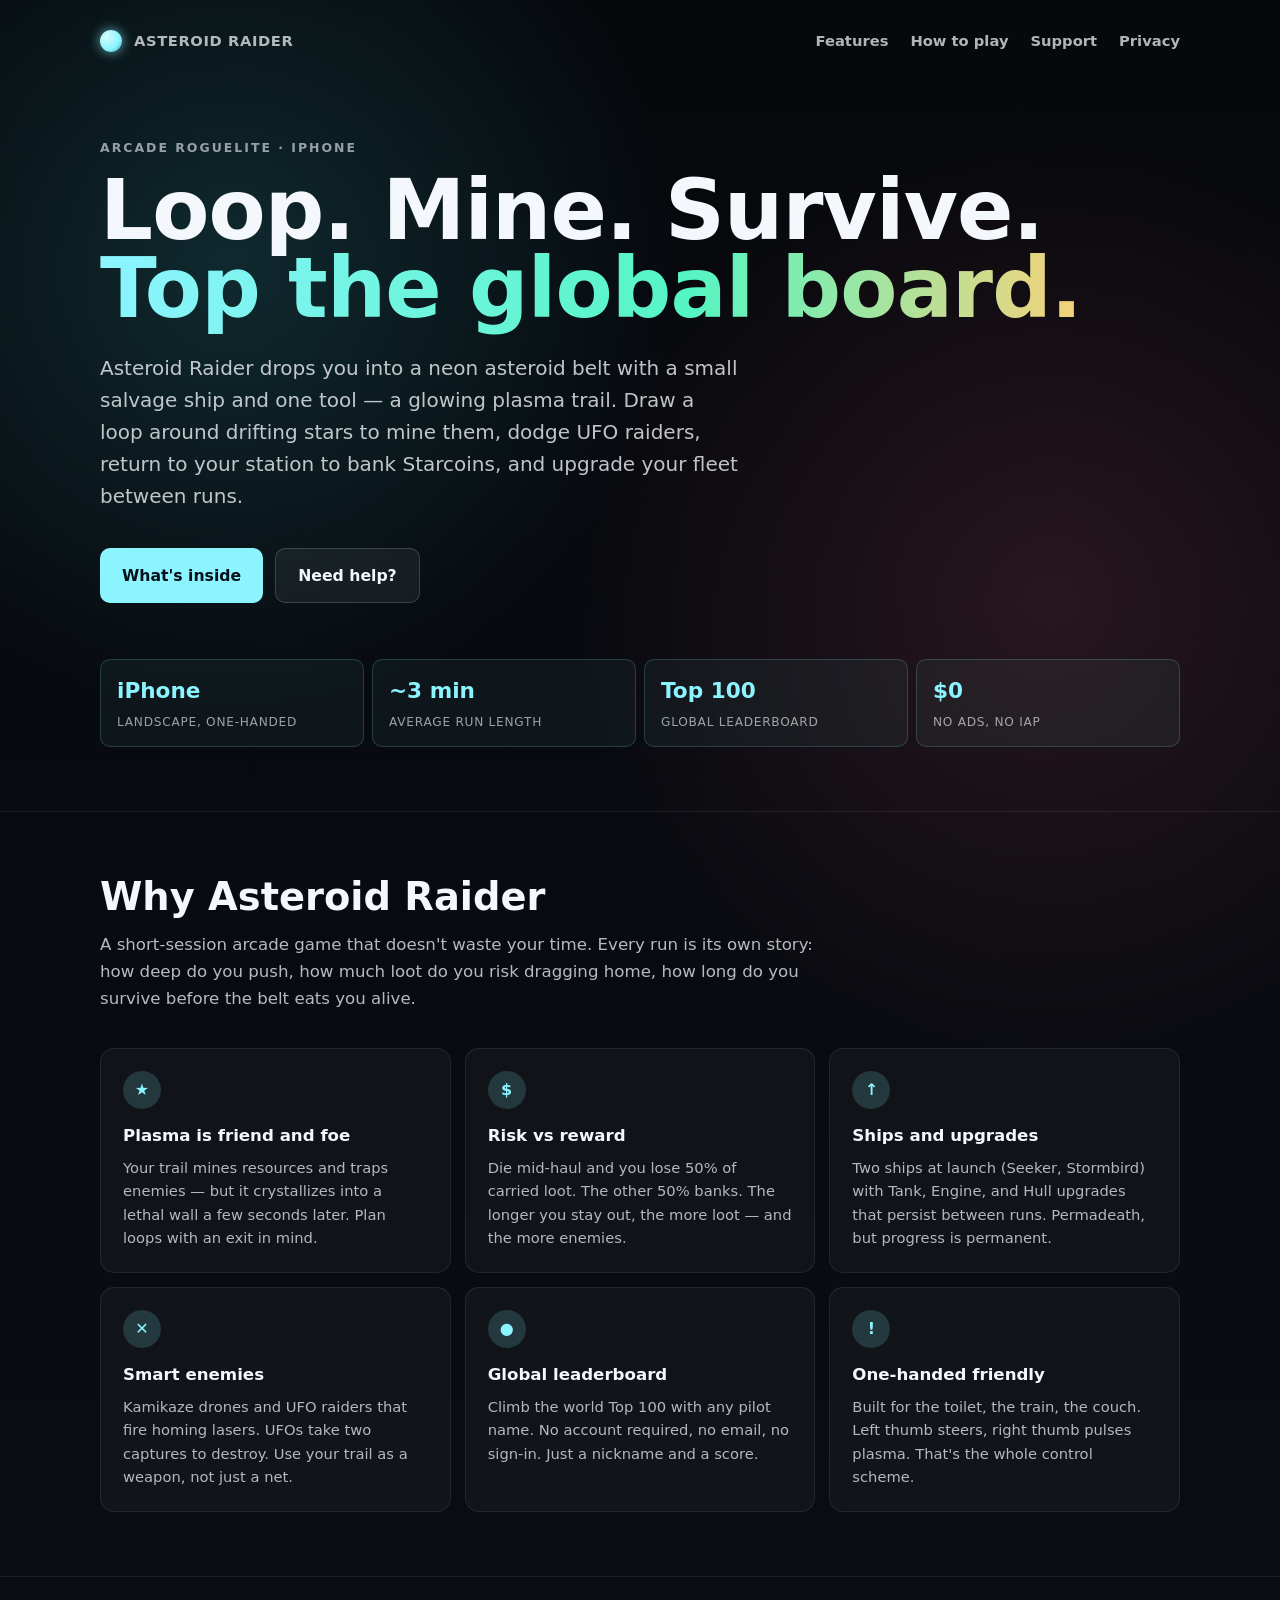
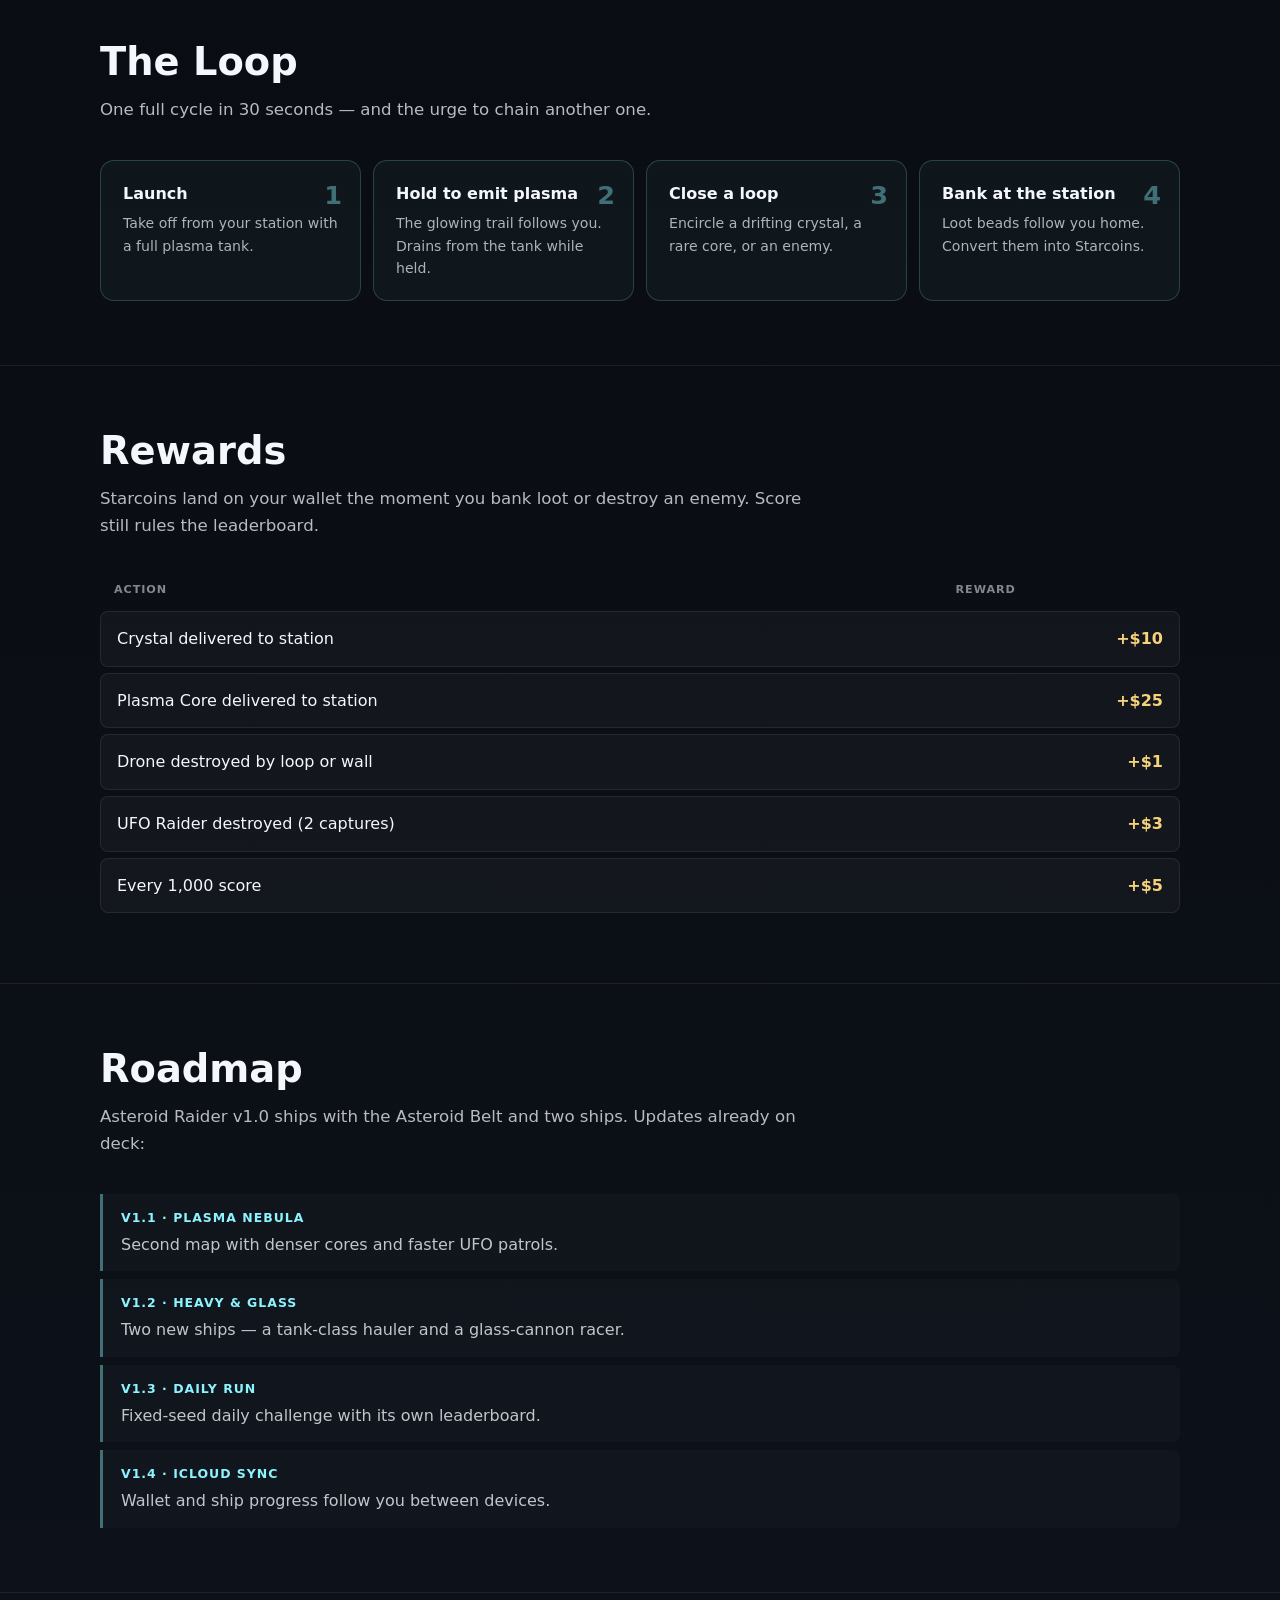
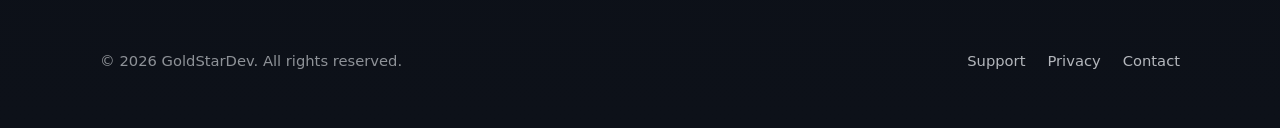
==== index.html @ 913b98c6 "update" ====
<!doctype html>
<html lang="en">
  <head>
    <meta charset="utf-8" />
    <meta name="viewport" content="width=device-width, initial-scale=1" />
    <title>Asteroid Raider — Pilot your salvage ship, loop to mine, top the board</title>
    <meta
      name="description"
      content="Asteroid Raider is an arcade roguelite for iPhone. Pilot a plasma-trailing ship through a neon asteroid belt, loop around drifting stars to mine them, dodge UFO raiders, and bank Starcoins to upgrade your fleet."
    />
    <meta property="og:title" content="Asteroid Raider" />
    <meta
      property="og:description"
      content="Pilot a plasma-trailing ship through a neon asteroid belt. Loop to mine, dodge UFO raiders, climb the global leaderboard."
    />
    <meta property="og:type" content="website" />
    <link rel="canonical" href="https://shrmbnt.github.io/Asteroid-Raider/" />
    <style>
      :root {
        color-scheme: dark;
        font-family:
          Inter, ui-sans-serif, system-ui, -apple-system, BlinkMacSystemFont,
          "Segoe UI", sans-serif;
        background: #06080c;
        color: #f4f7fb;
        --cyan: #8cf4ff;
        --mint: #55f5c3;
        --gold: #f7d27a;
        --pink: #ff8ea3;
      }

      * { box-sizing: border-box; }
      html, body { margin: 0; min-height: 100%; }

      body {
        background:
          radial-gradient(circle at 18% 8%, rgba(52, 190, 198, 0.18), transparent 28rem),
          radial-gradient(circle at 82% 18%, rgba(238, 98, 126, 0.14), transparent 30rem),
          linear-gradient(180deg, #06080c 0%, #0d1119 100%);
        line-height: 1.6;
      }

      a { color: var(--cyan); }

      .container {
        width: min(1080px, calc(100% - 32px));
        margin: 0 auto;
      }

      nav.top-nav { padding: 28px 0 0; }
      nav.top-nav .container {
        display: flex;
        align-items: center;
        justify-content: space-between;
        gap: 18px;
      }

      .brand {
        display: inline-flex;
        align-items: center;
        gap: 12px;
        text-decoration: none;
        color: inherit;
        font-weight: 900;
        font-size: 1.05rem;
        letter-spacing: 0.04em;
        text-transform: uppercase;
      }

      .brand-mark {
        width: 22px;
        height: 22px;
        border-radius: 50%;
        background: radial-gradient(circle at 30% 30%, #d8fbff, var(--cyan) 60%, #3aa6c8);
        box-shadow: 0 0 12px rgba(140, 244, 255, 0.7);
      }

      nav.top-nav ul {
        display: inline-flex;
        gap: 22px;
        list-style: none;
        margin: 0;
        padding: 0;
      }

      nav.top-nav a {
        color: rgba(244, 247, 251, 0.72);
        text-decoration: none;
        font-size: 0.92rem;
        font-weight: 700;
      }

      nav.top-nav a:hover { color: var(--cyan); }

      .hero { padding: 84px 0 64px; }

      .eyebrow {
        margin: 0 0 14px;
        color: rgba(244, 247, 251, 0.6);
        font-size: 0.78rem;
        font-weight: 800;
        letter-spacing: 0.16em;
        text-transform: uppercase;
      }

      h1 {
        margin: 0;
        font-size: clamp(2.6rem, 7vw, 5.2rem);
        line-height: 0.94;
        letter-spacing: -0.01em;
        font-weight: 900;
      }

      .gradient {
        background: linear-gradient(90deg, var(--cyan), var(--mint) 60%, var(--gold));
        -webkit-background-clip: text;
        background-clip: text;
        color: transparent;
      }

      .tagline {
        max-width: 640px;
        margin: 24px 0 0;
        font-size: clamp(1.05rem, 2vw, 1.25rem);
        color: rgba(244, 247, 251, 0.78);
      }

      .cta-row {
        display: flex;
        flex-wrap: wrap;
        gap: 12px;
        margin: 36px 0 0;
      }

      .cta {
        display: inline-flex;
        align-items: center;
        gap: 10px;
        padding: 14px 22px;
        border-radius: 10px;
        font-weight: 800;
        font-size: 0.98rem;
        text-decoration: none;
        transition: transform 160ms ease;
      }

      .cta:hover { transform: translateY(-1px); }

      .cta-primary {
        background: var(--cyan);
        color: #051018;
      }

      .cta-ghost {
        background: rgba(255, 255, 255, 0.06);
        color: #f4f7fb;
        border: 1px solid rgba(255, 255, 255, 0.16);
      }

      .stat-strip {
        display: grid;
        grid-template-columns: repeat(4, minmax(0, 1fr));
        gap: 8px;
        margin: 56px 0 0;
        padding: 0;
        list-style: none;
      }

      .stat-strip li {
        padding: 14px 16px;
        border-radius: 10px;
        background: rgba(140, 244, 255, 0.05);
        border: 1px solid rgba(140, 244, 255, 0.18);
      }

      .stat-strip strong {
        display: block;
        font-size: 1.35rem;
        font-weight: 900;
        color: var(--cyan);
      }

      .stat-strip span {
        display: block;
        color: rgba(244, 247, 251, 0.62);
        font-size: 0.76rem;
        text-transform: uppercase;
        letter-spacing: 0.06em;
        margin-top: 4px;
      }

      .section {
        padding: 64px 0;
        border-top: 1px solid rgba(255, 255, 255, 0.08);
      }

      .section h2 {
        margin: 0 0 14px;
        font-size: clamp(1.6rem, 3.6vw, 2.4rem);
        font-weight: 900;
        line-height: 1.1;
      }

      .section .lead {
        max-width: 720px;
        margin: 0 0 36px;
        color: rgba(244, 247, 251, 0.74);
        font-size: 1.04rem;
      }

      .feature-grid {
        display: grid;
        grid-template-columns: repeat(auto-fit, minmax(260px, 1fr));
        gap: 14px;
      }

      .feature {
        padding: 22px;
        border-radius: 14px;
        background: rgba(255, 255, 255, 0.035);
        border: 1px solid rgba(255, 255, 255, 0.08);
      }

      .feature .icon {
        display: inline-grid;
        place-items: center;
        width: 38px;
        height: 38px;
        border-radius: 999px;
        background: rgba(140, 244, 255, 0.16);
        color: var(--cyan);
        font-weight: 900;
        margin-bottom: 14px;
      }

      .feature h3 {
        margin: 0 0 6px;
        font-size: 1.04rem;
        font-weight: 800;
      }

      .feature p {
        margin: 0;
        color: rgba(244, 247, 251, 0.72);
        font-size: 0.92rem;
      }

      .loop-steps {
        counter-reset: step;
        display: grid;
        grid-template-columns: repeat(auto-fit, minmax(220px, 1fr));
        gap: 12px;
        margin: 0;
        padding: 0;
        list-style: none;
      }

      .loop-steps li {
        counter-increment: step;
        padding: 20px 22px;
        border-radius: 14px;
        background: rgba(140, 244, 255, 0.04);
        border: 1px solid rgba(140, 244, 255, 0.2);
        position: relative;
      }

      .loop-steps li::before {
        content: counter(step);
        position: absolute;
        top: 14px;
        right: 18px;
        font-size: 1.6rem;
        font-weight: 900;
        color: rgba(140, 244, 255, 0.4);
      }

      .loop-steps h3 {
        margin: 0 0 6px;
        font-size: 1rem;
        font-weight: 800;
      }

      .loop-steps p {
        margin: 0;
        font-size: 0.88rem;
        color: rgba(244, 247, 251, 0.7);
      }

      .reward-table {
        width: 100%;
        border-collapse: separate;
        border-spacing: 0 6px;
      }

      .reward-table th {
        text-align: left;
        font-size: 0.7rem;
        text-transform: uppercase;
        letter-spacing: 0.08em;
        color: rgba(244, 247, 251, 0.52);
        padding: 0 14px 6px;
      }

      .reward-table td {
        padding: 14px 16px;
        background: rgba(255, 255, 255, 0.035);
        border-top: 1px solid rgba(255, 255, 255, 0.08);
        border-bottom: 1px solid rgba(255, 255, 255, 0.08);
      }

      .reward-table tr td:first-child {
        border-left: 1px solid rgba(255, 255, 255, 0.08);
        border-radius: 8px 0 0 8px;
      }

      .reward-table tr td:last-child {
        border-right: 1px solid rgba(255, 255, 255, 0.08);
        border-radius: 0 8px 8px 0;
        color: var(--gold);
        font-weight: 800;
        text-align: right;
        font-variant-numeric: tabular-nums;
      }

      .footer {
        padding: 56px 0;
        border-top: 1px solid rgba(255, 255, 255, 0.08);
        color: rgba(244, 247, 251, 0.56);
        font-size: 0.92rem;
      }

      .footer .container {
        display: flex;
        flex-wrap: wrap;
        gap: 24px;
        align-items: center;
        justify-content: space-between;
      }

      .footer-links {
        display: inline-flex;
        gap: 22px;
        list-style: none;
        margin: 0;
        padding: 0;
      }

      .footer-links a {
        color: rgba(244, 247, 251, 0.72);
        text-decoration: none;
      }

      .footer-links a:hover { color: var(--cyan); }

      .roadmap {
        list-style: none;
        padding: 0;
        margin: 0;
        display: grid;
        gap: 8px;
      }

      .roadmap li {
        padding: 14px 18px;
        border-left: 3px solid rgba(140, 244, 255, 0.4);
        background: rgba(255, 255, 255, 0.025);
        border-radius: 0 8px 8px 0;
        color: rgba(244, 247, 251, 0.78);
      }

      .roadmap strong {
        display: block;
        color: var(--cyan);
        font-size: 0.78rem;
        text-transform: uppercase;
        letter-spacing: 0.08em;
        margin-bottom: 4px;
      }

      @media (max-width: 640px) {
        .hero { padding: 56px 0 40px; }
        .stat-strip { grid-template-columns: repeat(2, minmax(0, 1fr)); }
        nav.top-nav ul { gap: 14px; }
        nav.top-nav .container { flex-wrap: wrap; }
      }
    </style>
  </head>
  <body>
    <nav class="top-nav">
      <div class="container">
        <a class="brand" href="./">
          <span class="brand-mark" aria-hidden="true"></span>
          <span>Asteroid Raider</span>
        </a>
        <ul>
          <li><a href="#features">Features</a></li>
          <li><a href="#loop">How to play</a></li>
          <li><a href="support.html">Support</a></li>
          <li><a href="privacy.html">Privacy</a></li>
        </ul>
      </div>
    </nav>

    <header class="hero">
      <div class="container">
        <p class="eyebrow">Arcade roguelite · iPhone</p>
        <h1>
          Loop. Mine. Survive.<br />
          <span class="gradient">Top the global board.</span>
        </h1>
        <p class="tagline">
          Asteroid Raider drops you into a neon asteroid belt with a small salvage
          ship and one tool — a glowing plasma trail. Draw a loop around drifting
          stars to mine them, dodge UFO raiders, return to your station to bank
          Starcoins, and upgrade your fleet between runs.
        </p>
        <div class="cta-row">
          <a class="cta cta-primary" href="#features">What's inside</a>
          <a class="cta cta-ghost" href="support.html">Need help?</a>
        </div>
        <ul class="stat-strip">
          <li><strong>iPhone</strong><span>Landscape, one-handed</span></li>
          <li><strong>~3 min</strong><span>Average run length</span></li>
          <li><strong>Top 100</strong><span>Global leaderboard</span></li>
          <li><strong>$0</strong><span>No ads, no IAP</span></li>
        </ul>
      </div>
    </header>

    <section class="section" id="features">
      <div class="container">
        <h2>Why Asteroid Raider</h2>
        <p class="lead">
          A short-session arcade game that doesn't waste your time. Every run is
          its own story: how deep do you push, how much loot do you risk dragging
          home, how long do you survive before the belt eats you alive.
        </p>
        <div class="feature-grid">
          <div class="feature">
            <div class="icon">★</div>
            <h3>Plasma is friend and foe</h3>
            <p>Your trail mines resources and traps enemies — but it crystallizes into a lethal wall a few seconds later. Plan loops with an exit in mind.</p>
          </div>
          <div class="feature">
            <div class="icon">$</div>
            <h3>Risk vs reward</h3>
            <p>Die mid-haul and you lose 50% of carried loot. The other 50% banks. The longer you stay out, the more loot — and the more enemies.</p>
          </div>
          <div class="feature">
            <div class="icon">↑</div>
            <h3>Ships and upgrades</h3>
            <p>Two ships at launch (Seeker, Stormbird) with Tank, Engine, and Hull upgrades that persist between runs. Permadeath, but progress is permanent.</p>
          </div>
          <div class="feature">
            <div class="icon">✕</div>
            <h3>Smart enemies</h3>
            <p>Kamikaze drones and UFO raiders that fire homing lasers. UFOs take two captures to destroy. Use your trail as a weapon, not just a net.</p>
          </div>
          <div class="feature">
            <div class="icon">●</div>
            <h3>Global leaderboard</h3>
            <p>Climb the world Top 100 with any pilot name. No account required, no email, no sign-in. Just a nickname and a score.</p>
          </div>
          <div class="feature">
            <div class="icon">!</div>
            <h3>One-handed friendly</h3>
            <p>Built for the toilet, the train, the couch. Left thumb steers, right thumb pulses plasma. That's the whole control scheme.</p>
          </div>
        </div>
      </div>
    </section>

    <section class="section" id="loop">
      <div class="container">
        <h2>The Loop</h2>
        <p class="lead">One full cycle in 30 seconds — and the urge to chain another one.</p>
        <ol class="loop-steps">
          <li>
            <h3>Launch</h3>
            <p>Take off from your station with a full plasma tank.</p>
          </li>
          <li>
            <h3>Hold to emit plasma</h3>
            <p>The glowing trail follows you. Drains from the tank while held.</p>
          </li>
          <li>
            <h3>Close a loop</h3>
            <p>Encircle a drifting crystal, a rare core, or an enemy.</p>
          </li>
          <li>
            <h3>Bank at the station</h3>
            <p>Loot beads follow you home. Convert them into Starcoins.</p>
          </li>
        </ol>
      </div>
    </section>

    <section class="section">
      <div class="container">
        <h2>Rewards</h2>
        <p class="lead">Starcoins land on your wallet the moment you bank loot or destroy an enemy. Score still rules the leaderboard.</p>
        <table class="reward-table">
          <thead>
            <tr>
              <th>Action</th>
              <th>Reward</th>
            </tr>
          </thead>
          <tbody>
            <tr><td>Crystal delivered to station</td><td>+$10</td></tr>
            <tr><td>Plasma Core delivered to station</td><td>+$25</td></tr>
            <tr><td>Drone destroyed by loop or wall</td><td>+$1</td></tr>
            <tr><td>UFO Raider destroyed (2 captures)</td><td>+$3</td></tr>
            <tr><td>Every 1,000 score</td><td>+$5</td></tr>
          </tbody>
        </table>
      </div>
    </section>

    <section class="section">
      <div class="container">
        <h2>Roadmap</h2>
        <p class="lead">Asteroid Raider v1.0 ships with the Asteroid Belt and two ships. Updates already on deck:</p>
        <ul class="roadmap">
          <li><strong>v1.1 · Plasma Nebula</strong>Second map with denser cores and faster UFO patrols.</li>
          <li><strong>v1.2 · Heavy &amp; Glass</strong>Two new ships — a tank-class hauler and a glass-cannon racer.</li>
          <li><strong>v1.3 · Daily Run</strong>Fixed-seed daily challenge with its own leaderboard.</li>
          <li><strong>v1.4 · iCloud Sync</strong>Wallet and ship progress follow you between devices.</li>
        </ul>
      </div>
    </section>

    <footer class="footer">
      <div class="container">
        <span>© 2026 GoldStarDev. All rights reserved.</span>
        <ul class="footer-links">
          <li><a href="support.html">Support</a></li>
          <li><a href="privacy.html">Privacy</a></li>
          <li><a href="mailto:goldstardevapp@gmail.com">Contact</a></li>
        </ul>
      </div>
    </footer>
  </body>
</html>
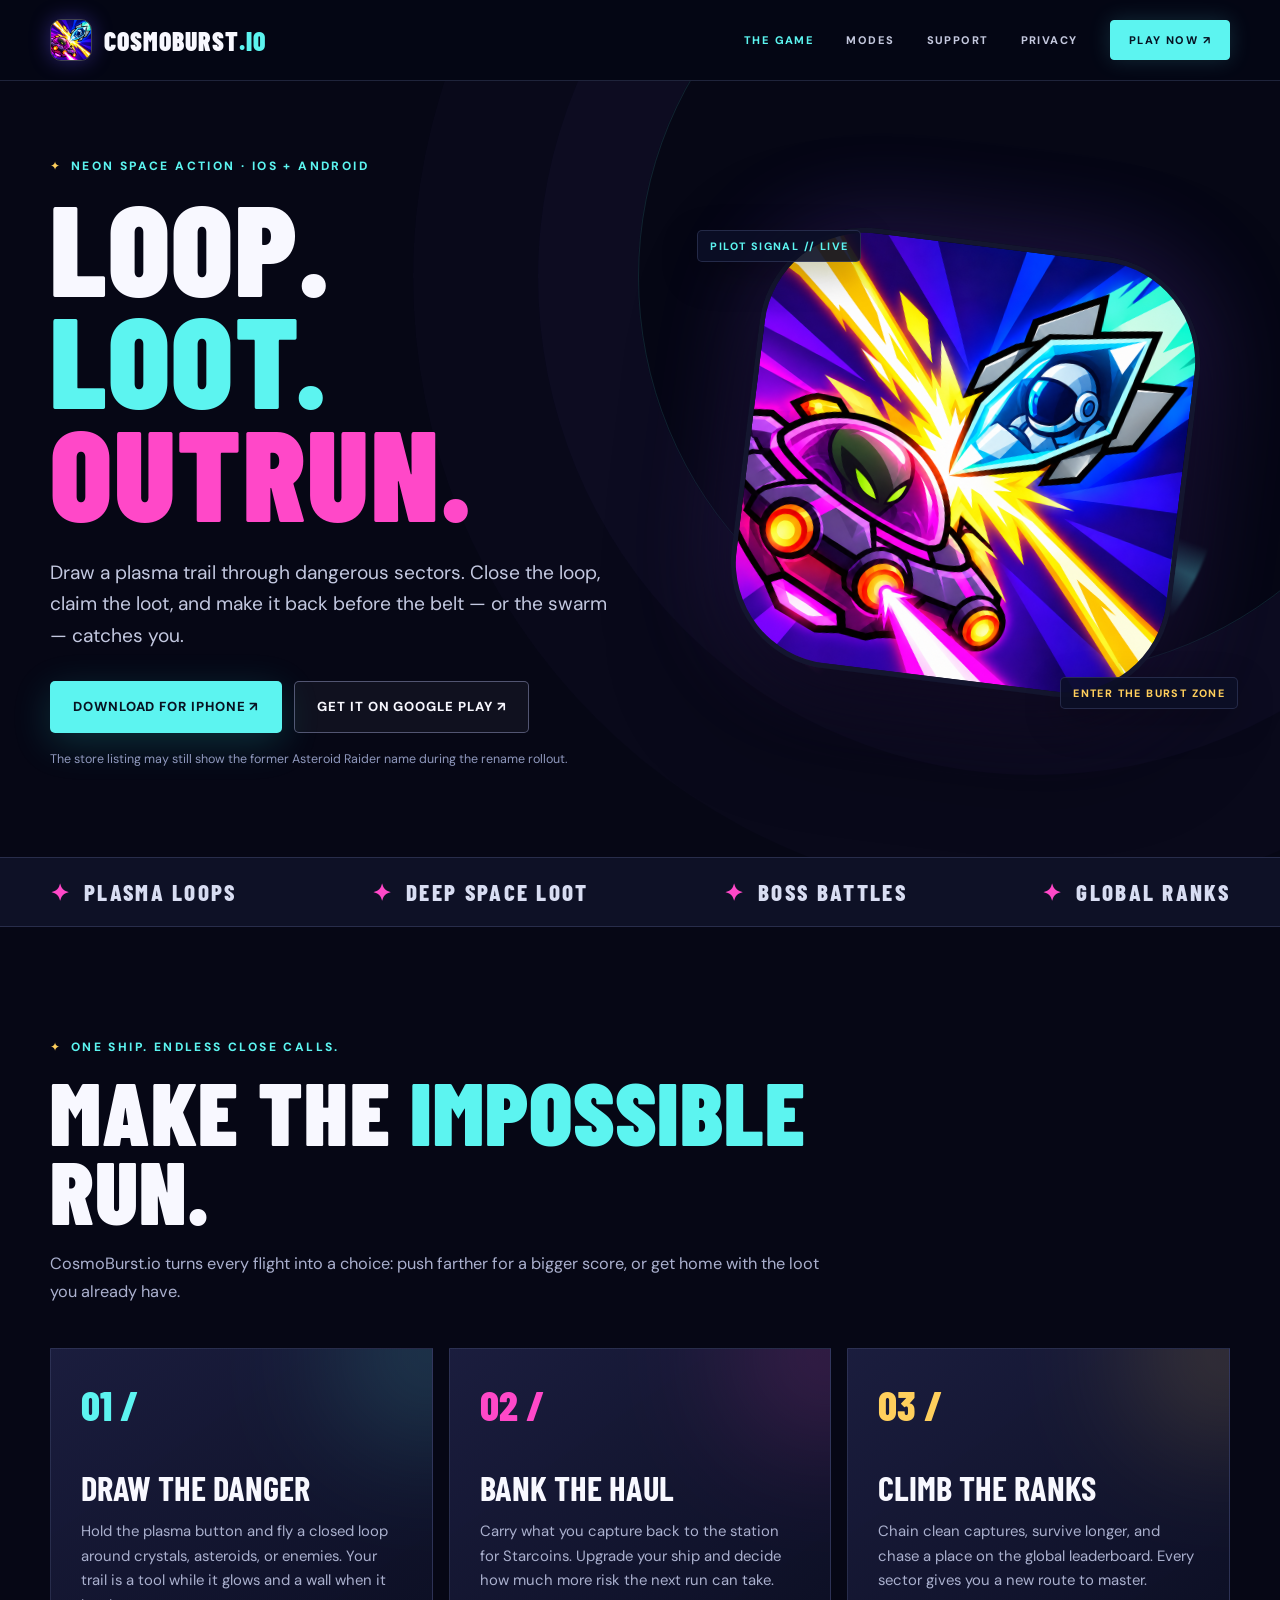
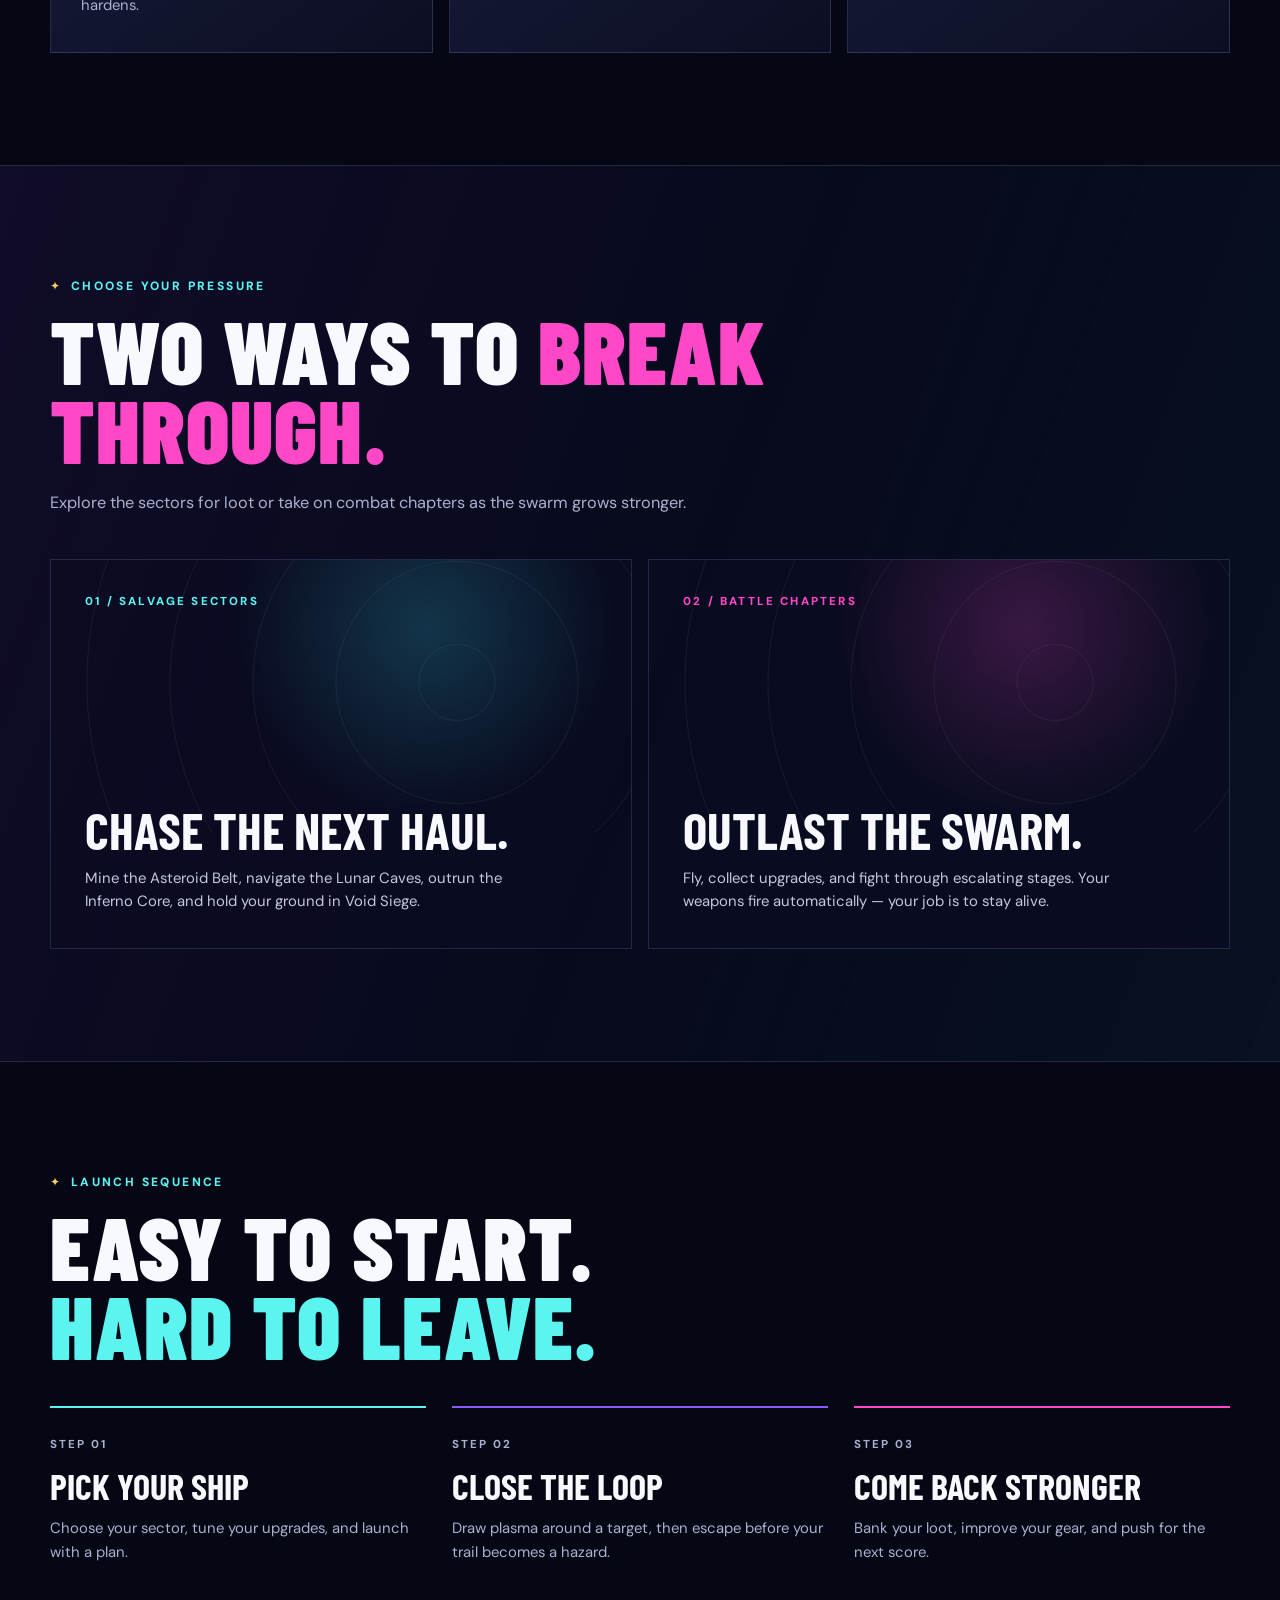
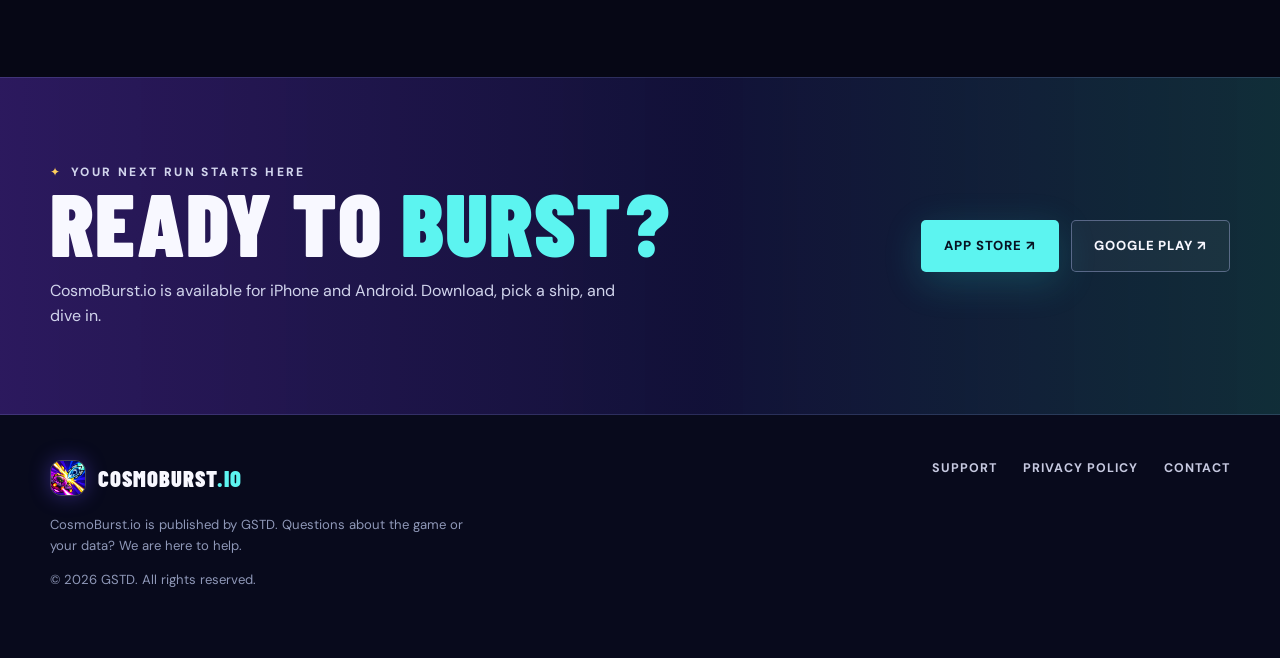
==== commit fbf71e86: "Redesign CosmoBurst website and unify naming" ====
--- a/index.html
+++ b/index.html
@@ -1,544 +1,99 @@
 <!doctype html>
 <html lang="en">
-  <head>
-    <meta charset="utf-8" />
-    <meta name="viewport" content="width=device-width, initial-scale=1" />
-    <title>Asteroid Raider — Pilot your salvage ship, loop to mine, top the board</title>
-    <meta
-      name="description"
-      content="Asteroid Raider is an arcade roguelite for iPhone. Pilot a plasma-trailing ship through a neon asteroid belt, loop around drifting stars to mine them, dodge UFO raiders, and bank Starcoins to upgrade your fleet."
-    />
-    <meta property="og:title" content="Asteroid Raider" />
-    <meta
-      property="og:description"
-      content="Pilot a plasma-trailing ship through a neon asteroid belt. Loop to mine, dodge UFO raiders, climb the global leaderboard."
-    />
-    <meta property="og:type" content="website" />
-    <link rel="canonical" href="https://shrmbnt.github.io/Asteroid-Raider/" />
-    <style>
-      :root {
-        color-scheme: dark;
-        font-family:
-          Inter, ui-sans-serif, system-ui, -apple-system, BlinkMacSystemFont,
-          "Segoe UI", sans-serif;
-        background: #06080c;
-        color: #f4f7fb;
-        --cyan: #8cf4ff;
-        --mint: #55f5c3;
-        --gold: #f7d27a;
-        --pink: #ff8ea3;
-      }
-
-      * { box-sizing: border-box; }
-      html, body { margin: 0; min-height: 100%; }
-
-      body {
-        background:
-          radial-gradient(circle at 18% 8%, rgba(52, 190, 198, 0.18), transparent 28rem),
-          radial-gradient(circle at 82% 18%, rgba(238, 98, 126, 0.14), transparent 30rem),
-          linear-gradient(180deg, #06080c 0%, #0d1119 100%);
-        line-height: 1.6;
-      }
-
-      a { color: var(--cyan); }
-
-      .container {
-        width: min(1080px, calc(100% - 32px));
-        margin: 0 auto;
-      }
-
-      nav.top-nav { padding: 28px 0 0; }
-      nav.top-nav .container {
-        display: flex;
-        align-items: center;
-        justify-content: space-between;
-        gap: 18px;
-      }
-
-      .brand {
-        display: inline-flex;
-        align-items: center;
-        gap: 12px;
-        text-decoration: none;
-        color: inherit;
-        font-weight: 900;
-        font-size: 1.05rem;
-        letter-spacing: 0.04em;
-        text-transform: uppercase;
-      }
-
-      .brand-mark {
-        width: 22px;
-        height: 22px;
-        border-radius: 50%;
-        background: radial-gradient(circle at 30% 30%, #d8fbff, var(--cyan) 60%, #3aa6c8);
-        box-shadow: 0 0 12px rgba(140, 244, 255, 0.7);
-      }
-
-      nav.top-nav ul {
-        display: inline-flex;
-        gap: 22px;
-        list-style: none;
-        margin: 0;
-        padding: 0;
-      }
-
-      nav.top-nav a {
-        color: rgba(244, 247, 251, 0.72);
-        text-decoration: none;
-        font-size: 0.92rem;
-        font-weight: 700;
-      }
-
-      nav.top-nav a:hover { color: var(--cyan); }
-
-      .hero { padding: 84px 0 64px; }
-
-      .eyebrow {
-        margin: 0 0 14px;
-        color: rgba(244, 247, 251, 0.6);
-        font-size: 0.78rem;
-        font-weight: 800;
-        letter-spacing: 0.16em;
-        text-transform: uppercase;
-      }
-
-      h1 {
-        margin: 0;
-        font-size: clamp(2.6rem, 7vw, 5.2rem);
-        line-height: 0.94;
-        letter-spacing: -0.01em;
-        font-weight: 900;
-      }
-
-      .gradient {
-        background: linear-gradient(90deg, var(--cyan), var(--mint) 60%, var(--gold));
-        -webkit-background-clip: text;
-        background-clip: text;
-        color: transparent;
-      }
-
-      .tagline {
-        max-width: 640px;
-        margin: 24px 0 0;
-        font-size: clamp(1.05rem, 2vw, 1.25rem);
-        color: rgba(244, 247, 251, 0.78);
-      }
-
-      .cta-row {
-        display: flex;
-        flex-wrap: wrap;
-        gap: 12px;
-        margin: 36px 0 0;
-      }
-
-      .cta {
-        display: inline-flex;
-        align-items: center;
-        gap: 10px;
-        padding: 14px 22px;
-        border-radius: 10px;
-        font-weight: 800;
-        font-size: 0.98rem;
-        text-decoration: none;
-        transition: transform 160ms ease;
-      }
-
-      .cta:hover { transform: translateY(-1px); }
-
-      .cta-primary {
-        background: var(--cyan);
-        color: #051018;
-      }
-
-      .cta-ghost {
-        background: rgba(255, 255, 255, 0.06);
-        color: #f4f7fb;
-        border: 1px solid rgba(255, 255, 255, 0.16);
-      }
-
-      .stat-strip {
-        display: grid;
-        grid-template-columns: repeat(4, minmax(0, 1fr));
-        gap: 8px;
-        margin: 56px 0 0;
-        padding: 0;
-        list-style: none;
-      }
-
-      .stat-strip li {
-        padding: 14px 16px;
-        border-radius: 10px;
-        background: rgba(140, 244, 255, 0.05);
-        border: 1px solid rgba(140, 244, 255, 0.18);
-      }
-
-      .stat-strip strong {
-        display: block;
-        font-size: 1.35rem;
-        font-weight: 900;
-        color: var(--cyan);
-      }
-
-      .stat-strip span {
-        display: block;
-        color: rgba(244, 247, 251, 0.62);
-        font-size: 0.76rem;
-        text-transform: uppercase;
-        letter-spacing: 0.06em;
-        margin-top: 4px;
-      }
-
-      .section {
-        padding: 64px 0;
-        border-top: 1px solid rgba(255, 255, 255, 0.08);
-      }
-
-      .section h2 {
-        margin: 0 0 14px;
-        font-size: clamp(1.6rem, 3.6vw, 2.4rem);
-        font-weight: 900;
-        line-height: 1.1;
-      }
-
-      .section .lead {
-        max-width: 720px;
-        margin: 0 0 36px;
-        color: rgba(244, 247, 251, 0.74);
-        font-size: 1.04rem;
-      }
-
-      .feature-grid {
-        display: grid;
-        grid-template-columns: repeat(auto-fit, minmax(260px, 1fr));
-        gap: 14px;
-      }
-
-      .feature {
-        padding: 22px;
-        border-radius: 14px;
-        background: rgba(255, 255, 255, 0.035);
-        border: 1px solid rgba(255, 255, 255, 0.08);
-      }
-
-      .feature .icon {
-        display: inline-grid;
-        place-items: center;
-        width: 38px;
-        height: 38px;
-        border-radius: 999px;
-        background: rgba(140, 244, 255, 0.16);
-        color: var(--cyan);
-        font-weight: 900;
-        margin-bottom: 14px;
-      }
-
-      .feature h3 {
-        margin: 0 0 6px;
-        font-size: 1.04rem;
-        font-weight: 800;
-      }
-
-      .feature p {
-        margin: 0;
-        color: rgba(244, 247, 251, 0.72);
-        font-size: 0.92rem;
-      }
-
-      .loop-steps {
-        counter-reset: step;
-        display: grid;
-        grid-template-columns: repeat(auto-fit, minmax(220px, 1fr));
-        gap: 12px;
-        margin: 0;
-        padding: 0;
-        list-style: none;
-      }
-
-      .loop-steps li {
-        counter-increment: step;
-        padding: 20px 22px;
-        border-radius: 14px;
-        background: rgba(140, 244, 255, 0.04);
-        border: 1px solid rgba(140, 244, 255, 0.2);
-        position: relative;
-      }
-
-      .loop-steps li::before {
-        content: counter(step);
-        position: absolute;
-        top: 14px;
-        right: 18px;
-        font-size: 1.6rem;
-        font-weight: 900;
-        color: rgba(140, 244, 255, 0.4);
-      }
-
-      .loop-steps h3 {
-        margin: 0 0 6px;
-        font-size: 1rem;
-        font-weight: 800;
-      }
-
-      .loop-steps p {
-        margin: 0;
-        font-size: 0.88rem;
-        color: rgba(244, 247, 251, 0.7);
-      }
-
-      .reward-table {
-        width: 100%;
-        border-collapse: separate;
-        border-spacing: 0 6px;
-      }
-
-      .reward-table th {
-        text-align: left;
-        font-size: 0.7rem;
-        text-transform: uppercase;
-        letter-spacing: 0.08em;
-        color: rgba(244, 247, 251, 0.52);
-        padding: 0 14px 6px;
-      }
-
-      .reward-table td {
-        padding: 14px 16px;
-        background: rgba(255, 255, 255, 0.035);
-        border-top: 1px solid rgba(255, 255, 255, 0.08);
-        border-bottom: 1px solid rgba(255, 255, 255, 0.08);
-      }
-
-      .reward-table tr td:first-child {
-        border-left: 1px solid rgba(255, 255, 255, 0.08);
-        border-radius: 8px 0 0 8px;
-      }
-
-      .reward-table tr td:last-child {
-        border-right: 1px solid rgba(255, 255, 255, 0.08);
-        border-radius: 0 8px 8px 0;
-        color: var(--gold);
-        font-weight: 800;
-        text-align: right;
-        font-variant-numeric: tabular-nums;
-      }
-
-      .footer {
-        padding: 56px 0;
-        border-top: 1px solid rgba(255, 255, 255, 0.08);
-        color: rgba(244, 247, 251, 0.56);
-        font-size: 0.92rem;
-      }
-
-      .footer .container {
-        display: flex;
-        flex-wrap: wrap;
-        gap: 24px;
-        align-items: center;
-        justify-content: space-between;
-      }
-
-      .footer-links {
-        display: inline-flex;
-        gap: 22px;
-        list-style: none;
-        margin: 0;
-        padding: 0;
-      }
-
-      .footer-links a {
-        color: rgba(244, 247, 251, 0.72);
-        text-decoration: none;
-      }
-
-      .footer-links a:hover { color: var(--cyan); }
-
-      .roadmap {
-        list-style: none;
-        padding: 0;
-        margin: 0;
-        display: grid;
-        gap: 8px;
-      }
-
-      .roadmap li {
-        padding: 14px 18px;
-        border-left: 3px solid rgba(140, 244, 255, 0.4);
-        background: rgba(255, 255, 255, 0.025);
-        border-radius: 0 8px 8px 0;
-        color: rgba(244, 247, 251, 0.78);
-      }
-
-      .roadmap strong {
-        display: block;
-        color: var(--cyan);
-        font-size: 0.78rem;
-        text-transform: uppercase;
-        letter-spacing: 0.08em;
-        margin-bottom: 4px;
-      }
-
-      @media (max-width: 640px) {
-        .hero { padding: 56px 0 40px; }
-        .stat-strip { grid-template-columns: repeat(2, minmax(0, 1fr)); }
-        nav.top-nav ul { gap: 14px; }
-        nav.top-nav .container { flex-wrap: wrap; }
-      }
-    </style>
-  </head>
-  <body>
-    <nav class="top-nav">
-      <div class="container">
-        <a class="brand" href="./">
-          <span class="brand-mark" aria-hidden="true"></span>
-          <span>Asteroid Raider</span>
-        </a>
-        <ul>
-          <li><a href="#features">Features</a></li>
-          <li><a href="#loop">How to play</a></li>
-          <li><a href="support.html">Support</a></li>
-          <li><a href="privacy.html">Privacy</a></li>
-        </ul>
+<head>
+  <meta charset="utf-8" />
+  <meta name="viewport" content="width=device-width, initial-scale=1" />
+  <meta name="theme-color" content="#060715" />
+  <title>CosmoBurst.io — Loop. Loot. Outrun.</title>
+  <meta name="description" content="CosmoBurst.io is a neon space action game. Draw plasma loops, bank your loot, survive the swarm, and climb the leaderboard on iOS and Android." />
+  <meta property="og:title" content="CosmoBurst.io — Loop. Loot. Outrun." />
+  <meta property="og:description" content="A neon space action game. Mine the belt, fight the swarm, and make every run count." />
+  <meta property="og:type" content="website" />
+  <meta property="og:image" content="https://shrmbnt.github.io/Asteroid-Raider/assets/cosmoburst-icon.png" />
+  <link rel="canonical" href="https://shrmbnt.github.io/Asteroid-Raider/" />
+  <link rel="icon" type="image/png" href="assets/cosmoburst-icon.png" />
+  <link rel="stylesheet" href="site.css" />
+</head>
+<body>
+  <header class="site-header">
+    <nav class="nav wrap" aria-label="Main navigation">
+      <a class="brand" href="./" aria-label="CosmoBurst.io home"><img src="assets/cosmoburst-icon.png" alt="" /><span>CosmoBurst<span>.io</span></span></a>
+      <div class="nav-links">
+        <a href="#game" aria-current="page">The game</a>
+        <a href="#modes">Modes</a>
+        <a href="support.html">Support</a>
+        <a href="privacy.html">Privacy</a>
+        <a class="nav-cta" href="#download">Play now ↗</a>
       </div>
     </nav>
+  </header>
 
-    <header class="hero">
-      <div class="container">
-        <p class="eyebrow">Arcade roguelite · iPhone</p>
-        <h1>
-          Loop. Mine. Survive.<br />
-          <span class="gradient">Top the global board.</span>
-        </h1>
-        <p class="tagline">
-          Asteroid Raider drops you into a neon asteroid belt with a small salvage
-          ship and one tool — a glowing plasma trail. Draw a loop around drifting
-          stars to mine them, dodge UFO raiders, return to your station to bank
-          Starcoins, and upgrade your fleet between runs.
-        </p>
-        <div class="cta-row">
-          <a class="cta cta-primary" href="#features">What's inside</a>
-          <a class="cta cta-ghost" href="support.html">Need help?</a>
+  <main>
+    <section class="hero" aria-labelledby="hero-title">
+      <div class="wrap hero-grid">
+        <div class="hero-copy">
+          <p class="eyebrow">Neon space action · iOS + Android</p>
+          <h1 id="hero-title" class="display"><span class="line">Loop.</span><span class="line accent">Loot.</span><span class="line accent-pink">Outrun.</span></h1>
+          <p class="hero-lead">Draw a plasma trail through dangerous sectors. Close the loop, claim the loot, and make it back before the belt — or the swarm — catches you.</p>
+          <div class="button-row">
+            <a class="button button-primary" href="https://apps.apple.com/us/app/asteroid-raider-mine-pilot/id6778913673">Download for iPhone ↗</a>
+            <a class="button button-secondary" href="https://play.google.com/store/apps/details?id=com.aftertrace.game">Get it on Google Play ↗</a>
+          </div>
+          <p class="hero-note">The store listing may still show the former Asteroid Raider name during the rename rollout.</p>
         </div>
-        <ul class="stat-strip">
-          <li><strong>iPhone</strong><span>Landscape, one-handed</span></li>
-          <li><strong>~3 min</strong><span>Average run length</span></li>
-          <li><strong>Top 100</strong><span>Global leaderboard</span></li>
-          <li><strong>$0</strong><span>No ads, no IAP</span></li>
-        </ul>
-      </div>
-    </header>
-
-    <section class="section" id="features">
-      <div class="container">
-        <h2>Why Asteroid Raider</h2>
-        <p class="lead">
-          A short-session arcade game that doesn't waste your time. Every run is
-          its own story: how deep do you push, how much loot do you risk dragging
-          home, how long do you survive before the belt eats you alive.
-        </p>
-        <div class="feature-grid">
-          <div class="feature">
-            <div class="icon">★</div>
-            <h3>Plasma is friend and foe</h3>
-            <p>Your trail mines resources and traps enemies — but it crystallizes into a lethal wall a few seconds later. Plan loops with an exit in mind.</p>
-          </div>
-          <div class="feature">
-            <div class="icon">$</div>
-            <h3>Risk vs reward</h3>
-            <p>Die mid-haul and you lose 50% of carried loot. The other 50% banks. The longer you stay out, the more loot — and the more enemies.</p>
-          </div>
-          <div class="feature">
-            <div class="icon">↑</div>
-            <h3>Ships and upgrades</h3>
-            <p>Two ships at launch (Seeker, Stormbird) with Tank, Engine, and Hull upgrades that persist between runs. Permadeath, but progress is permanent.</p>
-          </div>
-          <div class="feature">
-            <div class="icon">✕</div>
-            <h3>Smart enemies</h3>
-            <p>Kamikaze drones and UFO raiders that fire homing lasers. UFOs take two captures to destroy. Use your trail as a weapon, not just a net.</p>
-          </div>
-          <div class="feature">
-            <div class="icon">●</div>
-            <h3>Global leaderboard</h3>
-            <p>Climb the world Top 100 with any pilot name. No account required, no email, no sign-in. Just a nickname and a score.</p>
-          </div>
-          <div class="feature">
-            <div class="icon">!</div>
-            <h3>One-handed friendly</h3>
-            <p>Built for the toilet, the train, the couch. Left thumb steers, right thumb pulses plasma. That's the whole control scheme.</p>
-          </div>
+        <div class="hero-visual" aria-label="CosmoBurst.io app artwork">
+          <span class="visual-tag top">Pilot signal // live</span>
+          <img class="hero-art" src="assets/cosmoburst-icon.png" alt="CosmoBurst.io pilot ship clashes with an alien craft" width="1024" height="1024" />
+          <span class="visual-tag bottom">Enter the burst zone</span>
         </div>
       </div>
     </section>
 
-    <section class="section" id="loop">
-      <div class="container">
-        <h2>The Loop</h2>
-        <p class="lead">One full cycle in 30 seconds — and the urge to chain another one.</p>
-        <ol class="loop-steps">
-          <li>
-            <h3>Launch</h3>
-            <p>Take off from your station with a full plasma tank.</p>
-          </li>
-          <li>
-            <h3>Hold to emit plasma</h3>
-            <p>The glowing trail follows you. Drains from the tank while held.</p>
-          </li>
-          <li>
-            <h3>Close a loop</h3>
-            <p>Encircle a drifting crystal, a rare core, or an enemy.</p>
-          </li>
-          <li>
-            <h3>Bank at the station</h3>
-            <p>Loot beads follow you home. Convert them into Starcoins.</p>
-          </li>
-        </ol>
+    <div class="signal" aria-label="Game highlights"><div class="wrap signal-inner"><span>Plasma loops</span><span>Deep space loot</span><span>Boss battles</span><span>Global ranks</span></div></div>
+
+    <section class="section" id="game" aria-labelledby="game-title">
+      <div class="wrap">
+        <div class="section-heading">
+          <p class="eyebrow">One ship. Endless close calls.</p>
+          <h2 id="game-title" class="display">Make the <span class="accent">impossible</span> run.</h2>
+          <p>CosmoBurst.io turns every flight into a choice: push farther for a bigger score, or get home with the loot you already have.</p>
+        </div>
+        <div class="card-grid">
+          <article class="feature-card" style="--glow:var(--cyan)"><span class="card-index">01 /</span><h3>Draw the danger</h3><p>Hold the plasma button and fly a closed loop around crystals, asteroids, or enemies. Your trail is a tool while it glows and a wall when it hardens.</p></article>
+          <article class="feature-card" style="--glow:var(--pink)"><span class="card-index">02 /</span><h3>Bank the haul</h3><p>Carry what you capture back to the station for Starcoins. Upgrade your ship and decide how much more risk the next run can take.</p></article>
+          <article class="feature-card" style="--glow:var(--gold)"><span class="card-index">03 /</span><h3>Climb the ranks</h3><p>Chain clean captures, survive longer, and chase a place on the global leaderboard. Every sector gives you a new route to master.</p></article>
+        </div>
       </div>
     </section>
 
-    <section class="section">
-      <div class="container">
-        <h2>Rewards</h2>
-        <p class="lead">Starcoins land on your wallet the moment you bank loot or destroy an enemy. Score still rules the leaderboard.</p>
-        <table class="reward-table">
-          <thead>
-            <tr>
-              <th>Action</th>
-              <th>Reward</th>
-            </tr>
-          </thead>
-          <tbody>
-            <tr><td>Crystal delivered to station</td><td>+$10</td></tr>
-            <tr><td>Plasma Core delivered to station</td><td>+$25</td></tr>
-            <tr><td>Drone destroyed by loop or wall</td><td>+$1</td></tr>
-            <tr><td>UFO Raider destroyed (2 captures)</td><td>+$3</td></tr>
-            <tr><td>Every 1,000 score</td><td>+$5</td></tr>
-          </tbody>
-        </table>
+    <section class="section modes" id="modes" aria-labelledby="modes-title">
+      <div class="wrap">
+        <div class="section-heading"><p class="eyebrow">Choose your pressure</p><h2 id="modes-title" class="display">Two ways to <span class="accent-pink">break through.</span></h2><p>Explore the sectors for loot or take on combat chapters as the swarm grows stronger.</p></div>
+        <div class="mode-grid">
+          <article class="mode-card" style="--mode-glow:rgba(55,214,226,.35);--mode-text:var(--cyan)">
+            <p class="label">01 / Salvage sectors</p><h3>Chase the next haul.</h3><p>Mine the Asteroid Belt, navigate the Lunar Caves, outrun the Inferno Core, and hold your ground in Void Siege.</p>
+          </article>
+          <article class="mode-card" style="--mode-glow:rgba(231,68,189,.36);--mode-text:var(--pink)">
+            <p class="label">02 / Battle chapters</p><h3>Outlast the swarm.</h3><p>Fly, collect upgrades, and fight through escalating stages. Your weapons fire automatically — your job is to stay alive.</p>
+          </article>
+        </div>
       </div>
     </section>
 
-    <section class="section">
-      <div class="container">
-        <h2>Roadmap</h2>
-        <p class="lead">Asteroid Raider v1.0 ships with the Asteroid Belt and two ships. Updates already on deck:</p>
-        <ul class="roadmap">
-          <li><strong>v1.1 · Plasma Nebula</strong>Second map with denser cores and faster UFO patrols.</li>
-          <li><strong>v1.2 · Heavy &amp; Glass</strong>Two new ships — a tank-class hauler and a glass-cannon racer.</li>
-          <li><strong>v1.3 · Daily Run</strong>Fixed-seed daily challenge with its own leaderboard.</li>
-          <li><strong>v1.4 · iCloud Sync</strong>Wallet and ship progress follow you between devices.</li>
-        </ul>
+    <section class="section" aria-labelledby="steps-title">
+      <div class="wrap">
+        <div class="section-heading"><p class="eyebrow">Launch sequence</p><h2 id="steps-title" class="display">Easy to start.<br /><span class="accent">Hard to leave.</span></h2></div>
+        <div class="steps">
+          <div class="step"><b>STEP 01</b><h3>Pick your ship</h3><p>Choose your sector, tune your upgrades, and launch with a plan.</p></div>
+          <div class="step"><b>STEP 02</b><h3>Close the loop</h3><p>Draw plasma around a target, then escape before your trail becomes a hazard.</p></div>
+          <div class="step"><b>STEP 03</b><h3>Come back stronger</h3><p>Bank your loot, improve your gear, and push for the next score.</p></div>
+        </div>
       </div>
     </section>
 
-    <footer class="footer">
-      <div class="container">
-        <span>© 2026 GoldStarDev. All rights reserved.</span>
-        <ul class="footer-links">
-          <li><a href="support.html">Support</a></li>
-          <li><a href="privacy.html">Privacy</a></li>
-          <li><a href="mailto:goldstardevapp@gmail.com">Contact</a></li>
-        </ul>
-      </div>
-    </footer>
-  </body>
+    <section class="download" id="download" aria-labelledby="download-title"><div class="wrap download-inner"><div><p class="eyebrow">Your next run starts here</p><h2 id="download-title" class="display">Ready to <span class="accent">burst?</span></h2><p>CosmoBurst.io is available for iPhone and Android. Download, pick a ship, and dive in.</p></div><div class="button-row"><a class="button button-primary" href="https://apps.apple.com/us/app/asteroid-raider-mine-pilot/id6778913673">App Store ↗</a><a class="button button-secondary" href="https://play.google.com/store/apps/details?id=com.aftertrace.game">Google Play ↗</a></div></div></section>
+  </main>
+
+  <footer class="footer"><div class="wrap footer-inner"><div><a class="brand" href="./"><img src="assets/cosmoburst-icon.png" alt="" /><span>CosmoBurst<span>.io</span></span></a><p>CosmoBurst.io is published by GSTD. Questions about the game or your data? We are here to help.</p><p>© 2026 GSTD. All rights reserved.</p></div><div class="footer-links"><a href="support.html">Support</a><a href="privacy.html">Privacy policy</a><a href="mailto:goldstardevapp@gmail.com">Contact</a></div></div></footer>
+</body>
 </html>
--- a/site.css
+++ b/site.css
@@ -0,0 +1,194 @@
+@import url('https://fonts.googleapis.com/css2?family=Barlow+Condensed:wght@600;700;800;900&family=DM+Sans:wght@400;500;600;700;800&display=swap');
+
+:root {
+  color-scheme: dark;
+  --ink: #060715;
+  --panel: #10132b;
+  --panel-2: #171a39;
+  --line: rgba(166, 185, 255, .17);
+  --text: #f8f8ff;
+  --muted: #aab0ce;
+  --cyan: #5cf4f0;
+  --violet: #8c5bff;
+  --pink: #ff48c8;
+  --gold: #ffcf5c;
+  font-family: 'DM Sans', system-ui, sans-serif;
+  background: var(--ink);
+  color: var(--text);
+}
+
+* { box-sizing: border-box; }
+html { scroll-behavior: smooth; }
+body { margin: 0; min-width: 320px; overflow-x: hidden; background: var(--ink); }
+body::before {
+  content: '';
+  position: fixed;
+  inset: 0;
+  z-index: -1;
+  pointer-events: none;
+  background:
+    radial-gradient(circle at 7% 16%, rgba(80, 69, 249, .25), transparent 27%),
+    radial-gradient(circle at 95% 7%, rgba(43, 237, 233, .14), transparent 26%),
+    radial-gradient(circle at 60% 92%, rgba(255, 72, 200, .10), transparent 30%),
+    radial-gradient(1px 1px at 19% 24%, #b5b9e6 99%, transparent),
+    radial-gradient(1px 1px at 76% 18%, #b5b9e6 99%, transparent),
+    radial-gradient(1px 1px at 88% 58%, #b5b9e6 99%, transparent),
+    radial-gradient(1px 1px at 34% 78%, #b5b9e6 99%, transparent);
+  background-size: auto, auto, auto, 300px 290px, 410px 360px, 520px 470px, 650px 550px;
+}
+
+::selection { color: #06101b; background: var(--cyan); }
+a { color: var(--cyan); }
+a:focus-visible, summary:focus-visible { outline: 3px solid var(--gold); outline-offset: 4px; }
+img { max-width: 100%; display: block; }
+.wrap { width: min(1180px, calc(100% - 48px)); margin-inline: auto; }
+.narrow { width: min(850px, calc(100% - 48px)); margin-inline: auto; }
+.display { font-family: 'Barlow Condensed', Impact, 'Arial Narrow', sans-serif; font-weight: 900; text-transform: uppercase; letter-spacing: .012em; line-height: .88; }
+.eyebrow { margin: 0 0 16px; color: var(--cyan); font-size: .75rem; letter-spacing: .2em; font-weight: 800; text-transform: uppercase; }
+.eyebrow::before { content: '✦'; margin-right: .7em; color: var(--gold); }
+.muted { color: var(--muted); }
+.accent { color: var(--cyan); }
+.accent-pink { color: var(--pink); }
+.small { font-size: .82rem; }
+
+.site-header { position: relative; z-index: 20; border-bottom: 1px solid var(--line); background: rgba(5, 7, 21, .74); backdrop-filter: blur(18px); }
+.nav { min-height: 80px; display: flex; align-items: center; gap: 30px; justify-content: space-between; }
+.brand { display: inline-flex; align-items: center; gap: 12px; color: var(--text); text-decoration: none; white-space: nowrap; font-family: 'Barlow Condensed', Impact, sans-serif; font-size: 1.6rem; font-weight: 900; letter-spacing: .045em; text-transform: uppercase; }
+.brand img { width: 42px; height: 42px; border: 1px solid rgba(255,255,255,.25); border-radius: 11px; box-shadow: 0 0 20px rgba(106, 78, 255, .38); }
+.brand span span { color: var(--cyan); }
+.nav-links { display: flex; align-items: center; flex-wrap: wrap; gap: clamp(16px, 2.5vw, 34px); }
+.nav-links a { color: #c4c8de; text-decoration: none; text-transform: uppercase; letter-spacing: .13em; font-weight: 800; font-size: .69rem; }
+.nav-links a:hover, .nav-links a[aria-current='page'] { color: var(--cyan); }
+.nav-links .nav-cta { color: #071323; background: var(--cyan); border: 1px solid var(--cyan); border-radius: 4px; padding: 12px 18px; box-shadow: 0 0 22px rgba(92,244,240,.16); }
+.nav-links .nav-cta:hover { color: #071323; background: #a7fffa; }
+
+.button-row { display: flex; flex-wrap: wrap; gap: 12px; }
+.button { display: inline-flex; min-height: 52px; align-items: center; justify-content: center; gap: 10px; padding: 13px 22px; border: 1px solid transparent; border-radius: 5px; color: #081222; font-size: .82rem; font-weight: 800; text-decoration: none; text-transform: uppercase; letter-spacing: .07em; transition: transform .2s ease, box-shadow .2s ease, background .2s ease; }
+.button:hover { transform: translateY(-3px); }
+.button-primary { background: var(--cyan); box-shadow: 0 10px 38px rgba(39, 231, 227, .18); }
+.button-primary:hover { background: #a7fffa; box-shadow: 0 12px 42px rgba(39, 231, 227, .30); }
+.button-secondary { color: var(--text); border-color: rgba(196, 201, 255, .37); background: rgba(255,255,255,.045); }
+.button-secondary:hover { background: rgba(255,255,255,.11); }
+.button-outline { color: var(--cyan); border-color: rgba(92,244,240,.5); background: rgba(92,244,240,.06); }
+
+.hero { position: relative; overflow: hidden; padding: clamp(58px, 6vw, 90px) 0 90px; }
+.hero::after { content: ''; position: absolute; right: -12%; top: -26%; width: 62vw; height: 62vw; border: 1px solid rgba(92,244,240,.12); border-radius: 50%; box-shadow: 0 0 0 100px rgba(139, 90, 255, .03), 0 0 0 225px rgba(139,90,255,.02); pointer-events: none; }
+.hero-grid { display: grid; grid-template-columns: minmax(0, 1.04fr) minmax(0, .96fr); align-items: center; gap: clamp(40px, 6vw, 85px); }
+.hero-copy { position: relative; z-index: 2; }
+.hero h1 { margin: 0; font-size: clamp(5.2rem, 10vw, 9.4rem); }
+.hero h1 .line { display: block; }
+.hero-lead { max-width: 590px; margin: 29px 0 29px; color: #c3c8e0; font-size: clamp(1rem, 1.65vw, 1.2rem); line-height: 1.65; }
+.hero-note { margin: 18px 0 0; color: #8f98bd; font-size: .78rem; }
+.hero-visual { position: relative; z-index: 2; max-width: 515px; margin-inline: auto; padding: 36px; }
+.hero-visual::before { content: ''; position: absolute; inset: 0; border-radius: 50%; background: conic-gradient(from 35deg, transparent 0 24%, rgba(92,244,240,.6) 26%, transparent 29% 53%, rgba(255,72,200,.52) 57%, transparent 59% 80%, rgba(255,207,92,.75) 83%, transparent 86%); filter: blur(1px); opacity: .75; transform: rotate(-12deg); }
+.hero-visual::after { content: ''; position: absolute; inset: 12%; border: 1px dashed rgba(155,174,255,.3); border-radius: 50%; pointer-events: none; }
+.hero-art { position: relative; z-index: 1; aspect-ratio: 1; width: 100%; height: auto; border: 5px solid #14162f; border-radius: 24%; object-fit: cover; transform: rotate(7deg); box-shadow: 0 35px 110px rgba(0,0,0,.7), 0 0 95px rgba(124, 73, 255, .32); }
+.visual-tag { position: absolute; z-index: 3; border: 1px solid var(--line); border-radius: 5px; padding: 8px 12px; background: rgba(12,15,38,.9); color: var(--text); font-size: .67rem; font-weight: 800; letter-spacing: .13em; text-transform: uppercase; box-shadow: 0 12px 36px rgba(0,0,0,.25); }
+.visual-tag.top { top: 5%; left: -2%; color: var(--cyan); }
+.visual-tag.bottom { bottom: 2%; right: -3%; color: var(--gold); }
+
+.signal { position: relative; border-block: 1px solid var(--line); background: rgba(19,23,48,.65); overflow: hidden; }
+.signal-inner { display: flex; justify-content: space-between; flex-wrap: wrap; gap: 16px 24px; padding: 20px 0; color: #d8ddf2; font-family: 'Barlow Condensed', Impact, sans-serif; font-size: clamp(1rem, 1.8vw, 1.45rem); font-weight: 800; text-transform: uppercase; letter-spacing: .1em; }
+.signal-inner span::before { content: '✦'; color: var(--pink); margin-right: .55em; }
+
+.section { padding: 112px 0; }
+.section-heading { max-width: 770px; margin-bottom: 42px; }
+.section-heading h2, .page-title { margin: 0; font-size: clamp(3.4rem, 7vw, 6.5rem); }
+.section-heading p:last-child { margin: 22px 0 0; color: var(--muted); line-height: 1.7; font-size: 1.02rem; }
+.card-grid { display: grid; grid-template-columns: repeat(3, minmax(0, 1fr)); gap: 16px; }
+.feature-card { position: relative; min-height: 305px; padding: 30px; border: 1px solid var(--line); background: linear-gradient(145deg, rgba(32,35,72,.8), rgba(12,15,37,.9)); overflow: hidden; }
+.feature-card::after { content: ''; position: absolute; width: 180px; height: 180px; right: -85px; top: -85px; border-radius: 50%; background: var(--glow, var(--cyan)); filter: blur(65px); opacity: .18; }
+.feature-card .card-index { display: block; margin-bottom: 42px; color: var(--glow, var(--cyan)); font-family: 'Barlow Condensed', Impact, sans-serif; font-size: 2.6rem; font-weight: 800; }
+.feature-card h3 { margin: 0 0 14px; font-family: 'Barlow Condensed', Impact, sans-serif; font-size: 2.15rem; line-height: 1; text-transform: uppercase; }
+.feature-card p { margin: 0; color: var(--muted); font-size: .93rem; line-height: 1.65; }
+
+.modes { border-block: 1px solid var(--line); background: linear-gradient(110deg, rgba(57,31,117,.20), rgba(7,10,29,.94) 53%, rgba(15,66,82,.18)); }
+.mode-grid { display: grid; grid-template-columns: 1fr 1fr; gap: 16px; }
+.mode-card { position: relative; min-height: 390px; padding: 34px; border: 1px solid var(--line); background: rgba(10,12,34,.72); overflow: hidden; display: flex; flex-direction: column; justify-content: flex-end; }
+.mode-card::before { content: ''; position: absolute; inset: 0 0 30%; opacity: .6; background: radial-gradient(circle at 65% 25%, var(--mode-glow) 0, transparent 45%), repeating-radial-gradient(circle at 70% 45%, transparent 0 37px, rgba(255,255,255,.10) 38px, transparent 39px 83px); }
+.mode-card > * { position: relative; }
+.mode-card .label { margin: 0 0 auto; color: var(--mode-text); font-size: .72rem; text-transform: uppercase; letter-spacing: .19em; font-weight: 800; }
+.mode-card h3 { margin: 0 0 13px; font-family: 'Barlow Condensed', Impact, sans-serif; font-size: clamp(2.4rem, 4vw, 4rem); text-transform: uppercase; line-height: .9; }
+.mode-card p:last-child { margin: 0; max-width: 430px; color: #c6c7de; line-height: 1.6; font-size: .93rem; }
+
+.steps { display: grid; grid-template-columns: repeat(3, minmax(0, 1fr)); gap: 26px; }
+.step { padding-top: 24px; border-top: 2px solid var(--cyan); }
+.step:nth-child(2) { border-color: var(--violet); }
+.step:nth-child(3) { border-color: var(--pink); }
+.step b { color: var(--muted); font-size: .72rem; letter-spacing: .17em; }
+.step h3 { margin: 15px 0 12px; font-family: 'Barlow Condensed', Impact, sans-serif; text-transform: uppercase; font-size: 2.25rem; line-height: 1; }
+.step p { margin: 0; color: var(--muted); line-height: 1.65; font-size: .93rem; }
+
+.download { padding: 85px 0; border-block: 1px solid var(--line); background: linear-gradient(90deg, rgba(97,50,195,.42), rgba(20,19,63,.82) 55%, rgba(38,126,130,.32)); }
+.download-inner { display: flex; align-items: center; justify-content: space-between; gap: 36px; }
+.download h2 { margin: 0 0 17px; font-size: clamp(3.5rem, 7vw, 6.9rem); }
+.download p { margin: 0; max-width: 580px; color: #d1d4ec; line-height: 1.6; }
+
+.page-hero { padding: 84px 0 60px; border-bottom: 1px solid var(--line); }
+.page-hero p:last-child { max-width: 710px; margin: 22px 0 0; color: var(--muted); line-height: 1.7; font-size: 1.04rem; }
+.page-content { padding: 56px 0 110px; }
+.info-card { border: 1px solid rgba(92,244,240,.33); background: linear-gradient(135deg, rgba(29,49,77,.68), rgba(21,21,51,.93)); padding: 28px 32px; }
+.info-card h2 { margin: 0 0 10px; font-family: 'Barlow Condensed', Impact, sans-serif; text-transform: uppercase; font-size: 2.1rem; }
+.info-card p { margin: 8px 0; line-height: 1.7; color: #d7dcf2; }
+.info-card a { overflow-wrap: anywhere; }
+.info-card strong { color: #fff; }
+.content-section { margin-top: 55px; padding-top: 34px; border-top: 1px solid var(--line); }
+.content-section h2 { margin: 0 0 20px; font-family: 'Barlow Condensed', Impact, sans-serif; text-transform: uppercase; font-size: clamp(2.2rem, 4vw, 3.4rem); line-height: 1; }
+.content-section p, .content-section li { color: #bfc5dc; line-height: 1.75; }
+.content-section p { margin: 0 0 16px; }
+.content-section ul { margin: 0; padding-left: 23px; }
+.content-section li + li { margin-top: 8px; }
+.content-section strong { color: #fff; }
+.content-section a { overflow-wrap: anywhere; }
+.faq { border-top: 1px solid var(--line); }
+.faq details { border-bottom: 1px solid var(--line); padding: 0 4px; }
+.faq summary { position: relative; cursor: pointer; list-style: none; padding: 22px 38px 22px 0; font-weight: 800; color: var(--text); }
+.faq summary::-webkit-details-marker { display: none; }
+.faq summary::after { content: '+'; position: absolute; right: 4px; top: 14px; color: var(--cyan); font-size: 1.8rem; font-weight: 400; }
+.faq details[open] summary::after { content: '−'; }
+.faq details p { margin: 0 0 22px; max-width: 700px; }
+.updated { margin-top: 50px; color: #8f98b8; font-size: .83rem; }
+
+.footer { padding: 45px 0 55px; background: #080a1c; }
+.footer-inner { display: flex; align-items: flex-start; justify-content: space-between; gap: 30px; flex-wrap: wrap; }
+.footer .brand { font-size: 1.4rem; }
+.footer .brand img { width: 36px; height: 36px; }
+.footer p { max-width: 430px; color: #8f98b8; font-size: .82rem; line-height: 1.6; }
+.footer-links { display: flex; flex-wrap: wrap; gap: 13px 26px; }
+.footer-links a { color: #c6c9e0; text-decoration: none; font-size: .78rem; font-weight: 700; text-transform: uppercase; letter-spacing: .08em; }
+.footer-links a:hover { color: var(--cyan); }
+
+@media (max-width: 800px) {
+  .nav { min-height: 70px; flex-wrap: wrap; padding-block: 12px; gap: 14px; }
+  .nav-links { width: 100%; justify-content: space-between; gap: 10px; }
+  .nav-links .nav-cta { padding: 9px 12px; }
+  .hero-grid { grid-template-columns: 1fr; }
+  .hero { padding: 70px 0 80px; }
+  .hero-visual { width: min(420px, 90%); }
+  .card-grid { grid-template-columns: 1fr 1fr; }
+  .download-inner { align-items: flex-start; flex-direction: column; }
+}
+
+@media (max-width: 560px) {
+  .wrap, .narrow { width: min(100% - 32px, 1180px); }
+  .brand { font-size: 1.35rem; }
+  .brand img { width: 36px; height: 36px; }
+  .nav-links a { font-size: .62rem; letter-spacing: .07em; }
+  .hero h1 { font-size: clamp(4.9rem, 20vw, 7rem); }
+  .hero-lead { margin-top: 22px; }
+  .hero-visual { padding: 25px; }
+  .visual-tag { font-size: .57rem; }
+  .signal-inner { justify-content: flex-start; gap: 8px 16px; }
+  .signal-inner span { font-size: 1.04rem; }
+  .section { padding: 76px 0; }
+  .card-grid, .mode-grid, .steps { grid-template-columns: 1fr; }
+  .feature-card { min-height: 245px; }
+  .feature-card .card-index { margin-bottom: 28px; }
+  .mode-card { min-height: 330px; }
+  .download { padding: 70px 0; }
+  .page-hero { padding: 65px 0 45px; }
+  .page-content { padding: 40px 0 80px; }
+  .info-card { padding: 22px; }
+}
+
+@media (prefers-reduced-motion: reduce) { html { scroll-behavior: auto; } .button { transition: none; } }
